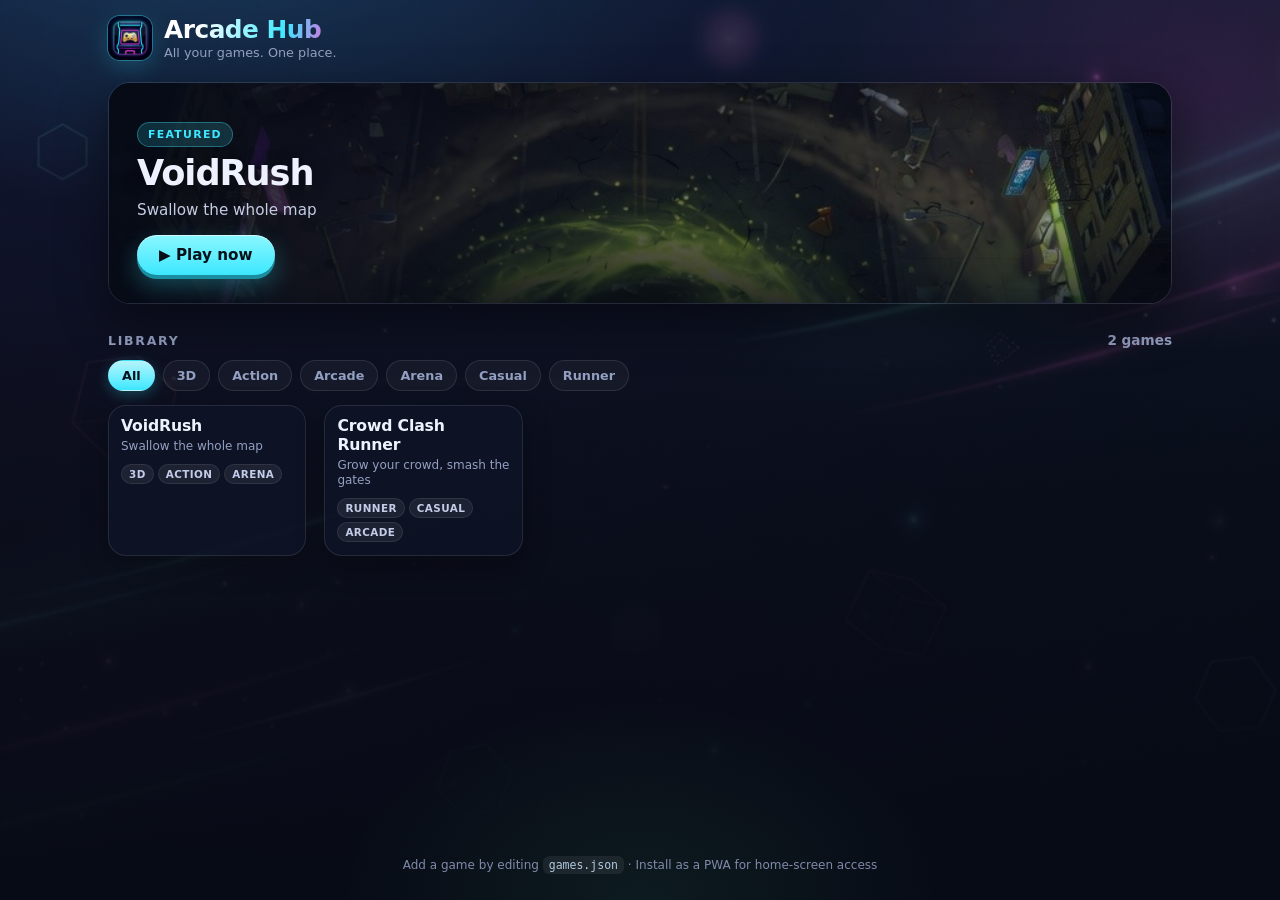
==== index.html @ 17f7bc6a "Initial Arcade Hub launcher PWA home screen that links out to GitHub Pages games (VoidRush, Crowd Cl" ====
<!doctype html>
<html lang="en">
<head>
  <meta charset="utf-8" />
  <meta name="viewport" content="width=device-width, initial-scale=1, viewport-fit=cover" />
  <meta name="theme-color" content="#070b16" />
  <meta name="mobile-web-app-capable" content="yes" />
  <meta name="apple-mobile-web-app-capable" content="yes" />
  <meta name="apple-mobile-web-app-status-bar-style" content="black-translucent" />
  <meta name="apple-mobile-web-app-title" content="Arcade Hub" />
  <meta name="description" content="Launch all of your games from one installable arcade home screen." />
  <title>Arcade Hub</title>
  <link rel="manifest" href="manifest.webmanifest" />
  <link rel="icon" href="icons/icon-192.png" />
  <link rel="apple-touch-icon" href="apple-touch-icon.png" />
  <link rel="stylesheet" href="css/style.css" />
</head>
<body>
  <div id="bg" aria-hidden="true"></div>
  <div id="bgGlow" aria-hidden="true"></div>

  <div id="app">
    <header id="topbar">
      <div class="brand">
        <img class="brand-icon" src="icons/icon-192.png" alt="" width="40" height="40" />
        <div class="brand-text">
          <h1>Arcade Hub</h1>
          <p id="tagline">All your games. One place.</p>
        </div>
      </div>
      <div class="top-actions">
        <button id="installBtn" class="ghost-btn hidden" type="button" title="Install app">
          <span class="ico">⬇</span> Install
        </button>
      </div>
    </header>

    <main id="main">
      <section id="featured" class="hidden" aria-label="Featured game"></section>

      <section class="section" aria-labelledby="libraryHeading">
        <div class="section-head">
          <h2 id="libraryHeading">Library</h2>
          <span id="gameCount" class="muted"></span>
        </div>
        <div id="filterBar" class="filter-bar" role="tablist" aria-label="Filter games"></div>
        <div id="gameGrid" class="game-grid" role="list"></div>
        <p id="emptyState" class="empty hidden">No games match this filter.</p>
      </section>

      <section id="recentSection" class="section hidden" aria-labelledby="recentHeading">
        <div class="section-head">
          <h2 id="recentHeading">Recently played</h2>
        </div>
        <div id="recentRow" class="recent-row"></div>
      </section>
    </main>

    <footer id="footer">
      <p>Add a game by editing <code>games.json</code> · Install as a PWA for home-screen access</p>
    </footer>
  </div>

  <!-- Detail / play sheet -->
  <div id="sheet" class="sheet hidden" role="dialog" aria-modal="true" aria-labelledby="sheetTitle">
    <button id="sheetBackdrop" class="sheet-backdrop" type="button" aria-label="Close"></button>
    <div class="sheet-panel">
      <button id="sheetClose" class="sheet-close" type="button" aria-label="Close">✕</button>
      <div id="sheetCover" class="sheet-cover"></div>
      <div class="sheet-body">
        <div id="sheetTags" class="tags"></div>
        <h2 id="sheetTitle"></h2>
        <p id="sheetSub" class="sheet-sub"></p>
        <p id="sheetDesc" class="sheet-desc"></p>
        <button id="playBtn" class="play-btn" type="button">▶  Play</button>
        <a id="openNewTab" class="text-link" href="#" target="_blank" rel="noopener">Open in new tab</a>
      </div>
    </div>
  </div>

  <div id="toast" class="toast hidden" role="status" aria-live="polite"></div>

  <script src="js/app.js"></script>
</body>
</html>
---- css/style.css ----
/* Arcade Hub — premium dark neon launcher */

:root {
  --bg: #070b16;
  --bg-elev: rgba(14, 20, 38, 0.82);
  --panel: rgba(18, 26, 48, 0.92);
  --line: rgba(255, 255, 255, 0.1);
  --line-strong: rgba(255, 255, 255, 0.18);
  --text: #eef2ff;
  --muted: #94a0c2;
  --cyan: #3de7ff;
  --magenta: #ff4fd8;
  --gold: #ffd56a;
  --green: #58d68d;
  --radius: 18px;
  --radius-sm: 12px;
  --shadow: 0 18px 50px rgba(0, 0, 0, 0.45);
  --safe-top: env(safe-area-inset-top, 0px);
  --safe-bot: env(safe-area-inset-bottom, 0px);
  --safe-left: env(safe-area-inset-left, 0px);
  --safe-right: env(safe-area-inset-right, 0px);
  --font: "Segoe UI", system-ui, -apple-system, Roboto, Ubuntu, Cantarell, sans-serif;
}

*, *::before, *::after { box-sizing: border-box; }

html, body {
  margin: 0;
  min-height: 100%;
  background: var(--bg);
  color: var(--text);
  font-family: var(--font);
  -webkit-font-smoothing: antialiased;
  -webkit-tap-highlight-color: transparent;
}

body {
  min-height: 100dvh;
  overflow-x: hidden;
}

button, a { font-family: inherit; }

.hidden { display: none !important; }

/* ---------- ambient background ---------- */
#bg {
  position: fixed;
  inset: 0;
  background:
    linear-gradient(180deg, rgba(7, 11, 22, 0.55) 0%, rgba(7, 11, 22, 0.88) 55%, #070b16 100%),
    url("../art/bg.jpg") center / cover no-repeat;
  z-index: 0;
  pointer-events: none;
}

#bgGlow {
  position: fixed;
  inset: 0;
  background:
    radial-gradient(900px 500px at 15% -10%, rgba(61, 231, 255, 0.16), transparent 60%),
    radial-gradient(700px 480px at 95% 10%, rgba(255, 79, 216, 0.12), transparent 55%),
    radial-gradient(600px 400px at 50% 100%, rgba(88, 214, 141, 0.08), transparent 50%);
  z-index: 0;
  pointer-events: none;
  animation: glowPulse 8s ease-in-out infinite alternate;
}

@keyframes glowPulse {
  from { opacity: 0.75; }
  to { opacity: 1; }
}

#app {
  position: relative;
  z-index: 1;
  max-width: 1100px;
  margin: 0 auto;
  min-height: 100dvh;
  padding:
    calc(16px + var(--safe-top))
    calc(18px + var(--safe-right))
    calc(28px + var(--safe-bot))
    calc(18px + var(--safe-left));
  display: flex;
  flex-direction: column;
  gap: 22px;
}

/* ---------- top bar ---------- */
#topbar {
  display: flex;
  align-items: center;
  justify-content: space-between;
  gap: 12px;
}

.brand {
  display: flex;
  align-items: center;
  gap: 12px;
  min-width: 0;
}

.brand-icon {
  width: 44px;
  height: 44px;
  border-radius: 12px;
  box-shadow:
    0 0 0 1px rgba(61, 231, 255, 0.35),
    0 8px 24px rgba(61, 231, 255, 0.2);
  flex-shrink: 0;
}

.brand-text h1 {
  margin: 0;
  font-size: clamp(1.25rem, 3.5vw, 1.55rem);
  font-weight: 800;
  letter-spacing: -0.02em;
  line-height: 1.1;
  background: linear-gradient(100deg, #fff 20%, var(--cyan) 70%, var(--magenta));
  -webkit-background-clip: text;
  background-clip: text;
  color: transparent;
}

.brand-text p {
  margin: 2px 0 0;
  font-size: 0.8rem;
  color: var(--muted);
  white-space: nowrap;
  overflow: hidden;
  text-overflow: ellipsis;
}

.ghost-btn {
  border: 1px solid var(--line-strong);
  background: rgba(255, 255, 255, 0.06);
  color: var(--text);
  border-radius: 999px;
  padding: 9px 14px;
  font-size: 0.85rem;
  font-weight: 700;
  cursor: pointer;
  display: inline-flex;
  align-items: center;
  gap: 6px;
  transition: background 0.15s, border-color 0.15s, transform 0.1s;
  white-space: nowrap;
}

.ghost-btn:hover {
  background: rgba(61, 231, 255, 0.12);
  border-color: rgba(61, 231, 255, 0.45);
}

.ghost-btn:active { transform: scale(0.97); }
.ghost-btn .ico { font-size: 0.95rem; }

/* ---------- sections ---------- */
#main {
  display: flex;
  flex-direction: column;
  gap: 28px;
  flex: 1;
}

.section-head {
  display: flex;
  align-items: baseline;
  justify-content: space-between;
  gap: 10px;
  margin-bottom: 12px;
}

.section-head h2 {
  margin: 0;
  font-size: 0.78rem;
  font-weight: 800;
  letter-spacing: 0.14em;
  text-transform: uppercase;
  color: var(--muted);
}

.muted { color: var(--muted); font-size: 0.85rem; font-weight: 600; }

/* ---------- featured ---------- */
#featured {
  position: relative;
  border-radius: calc(var(--radius) + 4px);
  overflow: hidden;
  min-height: 220px;
  box-shadow: var(--shadow);
  border: 1px solid var(--line);
  cursor: pointer;
  isolation: isolate;
  transition: transform 0.18s ease, box-shadow 0.18s ease;
}

#featured:hover {
  transform: translateY(-2px);
  box-shadow: 0 22px 55px rgba(0, 0, 0, 0.5);
}

#featured:focus-visible {
  outline: 2px solid var(--cyan);
  outline-offset: 3px;
}

.featured-bg {
  position: absolute;
  inset: 0;
  background-size: cover;
  background-position: center 30%;
  transform: scale(1.02);
  transition: transform 0.45s ease;
  z-index: 0;
}

#featured:hover .featured-bg { transform: scale(1.06); }

.featured-shade {
  position: absolute;
  inset: 0;
  background:
    linear-gradient(100deg, rgba(7, 11, 22, 0.92) 0%, rgba(7, 11, 22, 0.55) 48%, rgba(7, 11, 22, 0.2) 100%),
    linear-gradient(0deg, rgba(7, 11, 22, 0.75) 0%, transparent 50%);
  z-index: 1;
}

.featured-content {
  position: relative;
  z-index: 2;
  padding: clamp(18px, 4vw, 28px);
  min-height: 220px;
  display: flex;
  flex-direction: column;
  justify-content: flex-end;
  gap: 8px;
  max-width: 520px;
}

.badge {
  display: inline-flex;
  align-self: flex-start;
  font-size: 0.68rem;
  font-weight: 800;
  letter-spacing: 0.12em;
  text-transform: uppercase;
  padding: 5px 10px;
  border-radius: 999px;
  background: rgba(61, 231, 255, 0.16);
  border: 1px solid rgba(61, 231, 255, 0.35);
  color: var(--cyan);
}

.featured-content h3 {
  margin: 0;
  font-size: clamp(1.6rem, 5vw, 2.2rem);
  font-weight: 900;
  letter-spacing: -0.03em;
  line-height: 1.05;
  text-shadow: 0 2px 16px rgba(0, 0, 0, 0.5);
}

.featured-content p {
  margin: 0;
  color: #d5dcf5;
  font-size: 0.95rem;
  line-height: 1.4;
  opacity: 0.92;
  max-width: 38ch;
}

.featured-cta {
  margin-top: 6px;
  align-self: flex-start;
  border: none;
  border-radius: 999px;
  padding: 11px 22px;
  font-size: 0.95rem;
  font-weight: 800;
  cursor: pointer;
  color: #061018;
  background: linear-gradient(180deg, #8af7ff, var(--cyan));
  box-shadow:
    0 4px 0 #1a8ea0,
    0 10px 24px rgba(61, 231, 255, 0.3),
    inset 0 1px 0 rgba(255, 255, 255, 0.55);
  transition: transform 0.1s, filter 0.15s;
}

.featured-cta:hover { filter: brightness(1.06); }
.featured-cta:active {
  transform: translateY(2px);
  box-shadow:
    0 2px 0 #1a8ea0,
    0 6px 16px rgba(61, 231, 255, 0.25),
    inset 0 1px 0 rgba(255, 255, 255, 0.55);
}

/* ---------- filters ---------- */
.filter-bar {
  display: flex;
  flex-wrap: wrap;
  gap: 8px;
  margin-bottom: 14px;
}

.filter-chip {
  border: 1px solid var(--line);
  background: rgba(255, 255, 255, 0.04);
  color: var(--muted);
  border-radius: 999px;
  padding: 7px 13px;
  font-size: 0.8rem;
  font-weight: 700;
  cursor: pointer;
  transition: all 0.15s;
}

.filter-chip:hover {
  color: var(--text);
  border-color: var(--line-strong);
  background: rgba(255, 255, 255, 0.08);
}

.filter-chip.active {
  color: #061018;
  background: linear-gradient(180deg, #b8f7ff, var(--cyan));
  border-color: transparent;
  box-shadow: 0 4px 14px rgba(61, 231, 255, 0.25);
}

/* ---------- game grid ---------- */
.game-grid {
  display: grid;
  grid-template-columns: repeat(auto-fill, minmax(150px, 1fr));
  gap: 14px;
}

@media (min-width: 640px) {
  .game-grid {
    grid-template-columns: repeat(auto-fill, minmax(180px, 1fr));
    gap: 18px;
  }
}

.game-card {
  position: relative;
  border: 1px solid var(--line);
  border-radius: var(--radius);
  background: var(--bg-elev);
  overflow: hidden;
  cursor: pointer;
  text-align: left;
  padding: 0;
  color: inherit;
  display: flex;
  flex-direction: column;
  box-shadow: 0 10px 28px rgba(0, 0, 0, 0.28);
  transition: transform 0.16s ease, border-color 0.16s, box-shadow 0.16s;
  animation: cardIn 0.45s ease both;
}

.game-card:hover {
  transform: translateY(-4px) scale(1.015);
  border-color: color-mix(in srgb, var(--card-accent, var(--cyan)) 55%, transparent);
  box-shadow:
    0 16px 36px rgba(0, 0, 0, 0.4),
    0 0 0 1px color-mix(in srgb, var(--card-accent, var(--cyan)) 35%, transparent);
}

.game-card:active { transform: translateY(-1px) scale(1.0); }

.game-card:focus-visible {
  outline: 2px solid var(--cyan);
  outline-offset: 3px;
}

@keyframes cardIn {
  from { opacity: 0; transform: translateY(12px); }
  to { opacity: 1; transform: none; }
}

.card-cover {
  aspect-ratio: 3 / 4;
  background: #12182a center / cover no-repeat;
  position: relative;
}

.card-cover::after {
  content: "";
  position: absolute;
  inset: auto 0 0;
  height: 45%;
  background: linear-gradient(to top, rgba(7, 11, 22, 0.85), transparent);
}

.card-play {
  position: absolute;
  right: 10px;
  bottom: 10px;
  width: 38px;
  height: 38px;
  border-radius: 50%;
  border: none;
  background: color-mix(in srgb, var(--card-accent, var(--cyan)) 90%, #fff);
  color: #061018;
  font-size: 0.85rem;
  font-weight: 900;
  display: grid;
  place-items: center;
  box-shadow: 0 6px 16px rgba(0, 0, 0, 0.35);
  opacity: 0;
  transform: scale(0.85);
  transition: opacity 0.15s, transform 0.15s;
  pointer-events: none;
  z-index: 2;
}

.game-card:hover .card-play,
.game-card:focus-visible .card-play {
  opacity: 1;
  transform: scale(1);
}

.card-meta {
  padding: 11px 12px 13px;
  display: flex;
  flex-direction: column;
  gap: 3px;
}

.card-meta h3 {
  margin: 0;
  font-size: 0.98rem;
  font-weight: 800;
  letter-spacing: -0.01em;
  line-height: 1.2;
}

.card-meta p {
  margin: 0;
  font-size: 0.75rem;
  color: var(--muted);
  line-height: 1.3;
  display: -webkit-box;
  -webkit-line-clamp: 2;
  -webkit-box-orient: vertical;
  overflow: hidden;
}

.card-tags {
  display: flex;
  flex-wrap: wrap;
  gap: 4px;
  margin-top: 6px;
}

.tag {
  font-size: 0.65rem;
  font-weight: 700;
  letter-spacing: 0.04em;
  text-transform: uppercase;
  padding: 3px 7px;
  border-radius: 999px;
  background: rgba(255, 255, 255, 0.07);
  color: #c3cce8;
  border: 1px solid rgba(255, 255, 255, 0.08);
}

.empty {
  text-align: center;
  color: var(--muted);
  padding: 28px 12px;
}

/* ---------- recently played ---------- */
.recent-row {
  display: flex;
  gap: 10px;
  overflow-x: auto;
  padding-bottom: 4px;
  scrollbar-width: thin;
}

.recent-chip {
  flex: 0 0 auto;
  display: flex;
  align-items: center;
  gap: 10px;
  padding: 8px 14px 8px 8px;
  border-radius: 999px;
  border: 1px solid var(--line);
  background: rgba(255, 255, 255, 0.05);
  color: inherit;
  cursor: pointer;
  font-weight: 700;
  font-size: 0.88rem;
  transition: background 0.15s, border-color 0.15s;
}

.recent-chip:hover {
  background: rgba(61, 231, 255, 0.1);
  border-color: rgba(61, 231, 255, 0.35);
}

.recent-thumb {
  width: 34px;
  height: 34px;
  border-radius: 50%;
  background: #1a2238 center / cover no-repeat;
  flex-shrink: 0;
}

/* ---------- footer ---------- */
#footer {
  margin-top: auto;
  padding-top: 8px;
  text-align: center;
}

#footer p {
  margin: 0;
  font-size: 0.75rem;
  color: var(--muted);
  opacity: 0.85;
}

#footer code {
  font-size: 0.72rem;
  background: rgba(255, 255, 255, 0.08);
  padding: 2px 6px;
  border-radius: 6px;
  color: #cfe8ff;
}

/* ---------- detail sheet ---------- */
.sheet {
  position: fixed;
  inset: 0;
  z-index: 50;
  display: grid;
  place-items: end center;
}

.sheet-backdrop {
  position: absolute;
  inset: 0;
  border: none;
  background: rgba(3, 6, 14, 0.62);
  backdrop-filter: blur(6px);
  -webkit-backdrop-filter: blur(6px);
  cursor: pointer;
  padding: 0;
}

.sheet-panel {
  position: relative;
  z-index: 1;
  width: min(480px, 100%);
  max-height: min(92dvh, 820px);
  background: var(--panel);
  border: 1px solid var(--line-strong);
  border-radius: 24px 24px 0 0;
  box-shadow: 0 -20px 60px rgba(0, 0, 0, 0.5);
  overflow: auto;
  animation: sheetUp 0.28s cubic-bezier(0.2, 0.9, 0.2, 1);
  padding-bottom: var(--safe-bot);
}

@media (min-width: 560px) {
  .sheet { place-items: center; }
  .sheet-panel {
    border-radius: 22px;
    max-height: min(88dvh, 760px);
  }
}

@keyframes sheetUp {
  from { transform: translateY(28px); opacity: 0; }
  to { transform: none; opacity: 1; }
}

.sheet-close {
  position: absolute;
  top: 12px;
  right: 12px;
  z-index: 3;
  width: 36px;
  height: 36px;
  border-radius: 50%;
  border: 1px solid var(--line-strong);
  background: rgba(7, 11, 22, 0.7);
  color: #fff;
  font-size: 1rem;
  cursor: pointer;
  display: grid;
  place-items: center;
}

.sheet-close:hover { background: rgba(255, 255, 255, 0.12); }

.sheet-cover {
  height: 220px;
  background: #10182c center / cover no-repeat;
  position: relative;
}

.sheet-cover::after {
  content: "";
  position: absolute;
  inset: auto 0 0;
  height: 50%;
  background: linear-gradient(to top, var(--panel), transparent);
}

.sheet-body {
  padding: 4px 22px 26px;
  display: flex;
  flex-direction: column;
  gap: 8px;
}

.sheet-body .tags {
  display: flex;
  flex-wrap: wrap;
  gap: 6px;
}

.sheet-body h2 {
  margin: 2px 0 0;
  font-size: 1.65rem;
  font-weight: 900;
  letter-spacing: -0.02em;
  line-height: 1.1;
}

.sheet-sub {
  margin: 0;
  color: var(--cyan);
  font-weight: 700;
  font-size: 0.95rem;
}

.sheet-desc {
  margin: 4px 0 8px;
  color: #c7d0ea;
  line-height: 1.5;
  font-size: 0.95rem;
}

.play-btn {
  border: none;
  border-radius: 999px;
  padding: 14px 20px;
  font-size: 1.1rem;
  font-weight: 900;
  cursor: pointer;
  color: #061018;
  background: linear-gradient(180deg, #9cf75a, #3fce4e);
  box-shadow:
    0 5px 0 #2b8f3a,
    0 12px 28px rgba(0, 0, 0, 0.35),
    inset 0 2px 0 rgba(255, 255, 255, 0.45);
  transition: transform 0.1s, filter 0.15s;
  margin-top: 4px;
}

.play-btn:hover { filter: brightness(1.05); }
.play-btn:active {
  transform: translateY(3px);
  box-shadow:
    0 2px 0 #2b8f3a,
    0 8px 18px rgba(0, 0, 0, 0.3),
    inset 0 2px 0 rgba(255, 255, 255, 0.45);
}

.text-link {
  align-self: center;
  margin-top: 6px;
  color: var(--muted);
  font-size: 0.85rem;
  font-weight: 600;
  text-decoration: none;
}

.text-link:hover { color: var(--cyan); }

/* accent override for play button when set from JS */
.play-btn[data-accent] {
  background: linear-gradient(180deg, color-mix(in srgb, var(--btn-accent) 55%, #fff), var(--btn-accent));
  box-shadow:
    0 5px 0 color-mix(in srgb, var(--btn-accent) 70%, #000),
    0 12px 28px rgba(0, 0, 0, 0.35),
    inset 0 2px 0 rgba(255, 255, 255, 0.45);
}

/* ---------- toast ---------- */
.toast {
  position: fixed;
  left: 50%;
  bottom: calc(24px + var(--safe-bot));
  transform: translateX(-50%);
  z-index: 80;
  background: rgba(12, 18, 34, 0.94);
  border: 1px solid var(--line-strong);
  color: var(--text);
  padding: 11px 18px;
  border-radius: 999px;
  font-size: 0.9rem;
  font-weight: 700;
  box-shadow: 0 10px 30px rgba(0, 0, 0, 0.4);
  animation: toastIn 0.25s ease;
  max-width: min(90vw, 360px);
  text-align: center;
}

@keyframes toastIn {
  from { opacity: 0; transform: translate(-50%, 10px); }
  to { opacity: 1; transform: translate(-50%, 0); }
}

/* ---------- reduced motion ---------- */
@media (prefers-reduced-motion: reduce) {
  *, *::before, *::after {
    animation-duration: 0.01ms !important;
    animation-iteration-count: 1 !important;
    transition-duration: 0.01ms !important;
  }
}
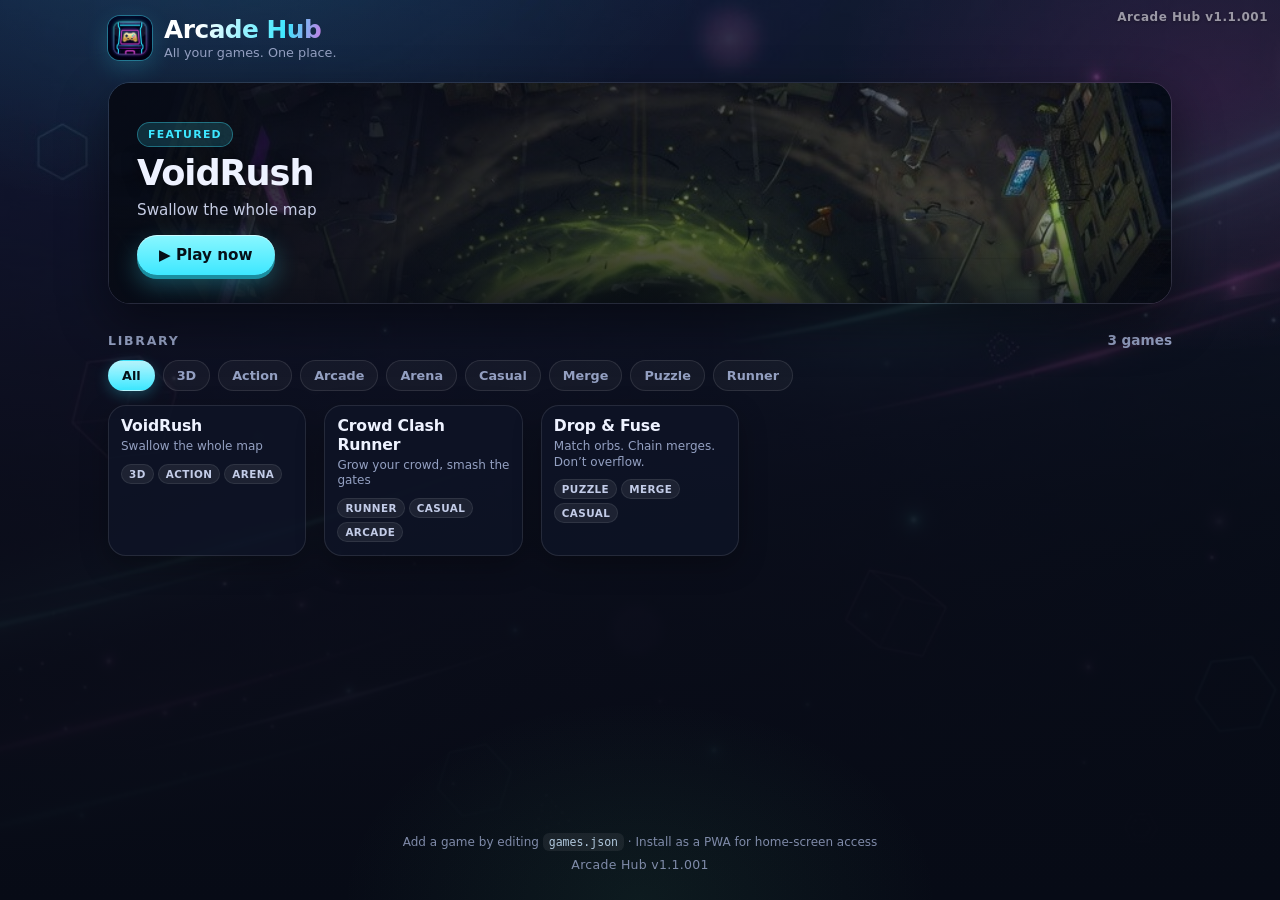
==== commit 33fa2a1c: "Add hub versioning like VoidRush Introduce js/config.js with HUB_VERSION, show it in the UI, sync th" ====
--- a/index.html
+++ b/index.html
@@ -18,6 +18,7 @@
 <body>
   <div id="bg" aria-hidden="true"></div>
   <div id="bgGlow" aria-hidden="true"></div>
+  <div id="versionTag"></div>
 
   <div id="app">
     <header id="topbar">
@@ -58,6 +59,7 @@
 
     <footer id="footer">
       <p>Add a game by editing <code>games.json</code> · Install as a PWA for home-screen access</p>
+      <p id="versionLine" class="version-line"></p>
     </footer>
   </div>
 
@@ -80,6 +82,7 @@
 
   <div id="toast" class="toast hidden" role="status" aria-live="polite"></div>
 
+  <script src="js/config.js"></script>
   <script src="js/app.js"></script>
 </body>
 </html>
--- a/css/style.css
+++ b/css/style.css
@@ -43,6 +43,27 @@
 
 .hidden { display: none !important; }
 
+#versionTag {
+  position: fixed;
+  top: max(10px, env(safe-area-inset-top, 0px));
+  right: max(12px, env(safe-area-inset-right, 0px));
+  z-index: 20;
+  font-size: 12px;
+  font-weight: 600;
+  color: #fff;
+  opacity: 0.55;
+  text-shadow: 0 1px 3px rgba(0, 0, 0, 0.65);
+  pointer-events: none;
+  letter-spacing: 0.5px;
+}
+
+.version-line {
+  margin: 8px 0 0 !important;
+  font-size: 0.78rem !important;
+  letter-spacing: 0.3px;
+  opacity: 0.75;
+}
+
 /* ---------- ambient background ---------- */
 #bg {
   position: fixed;
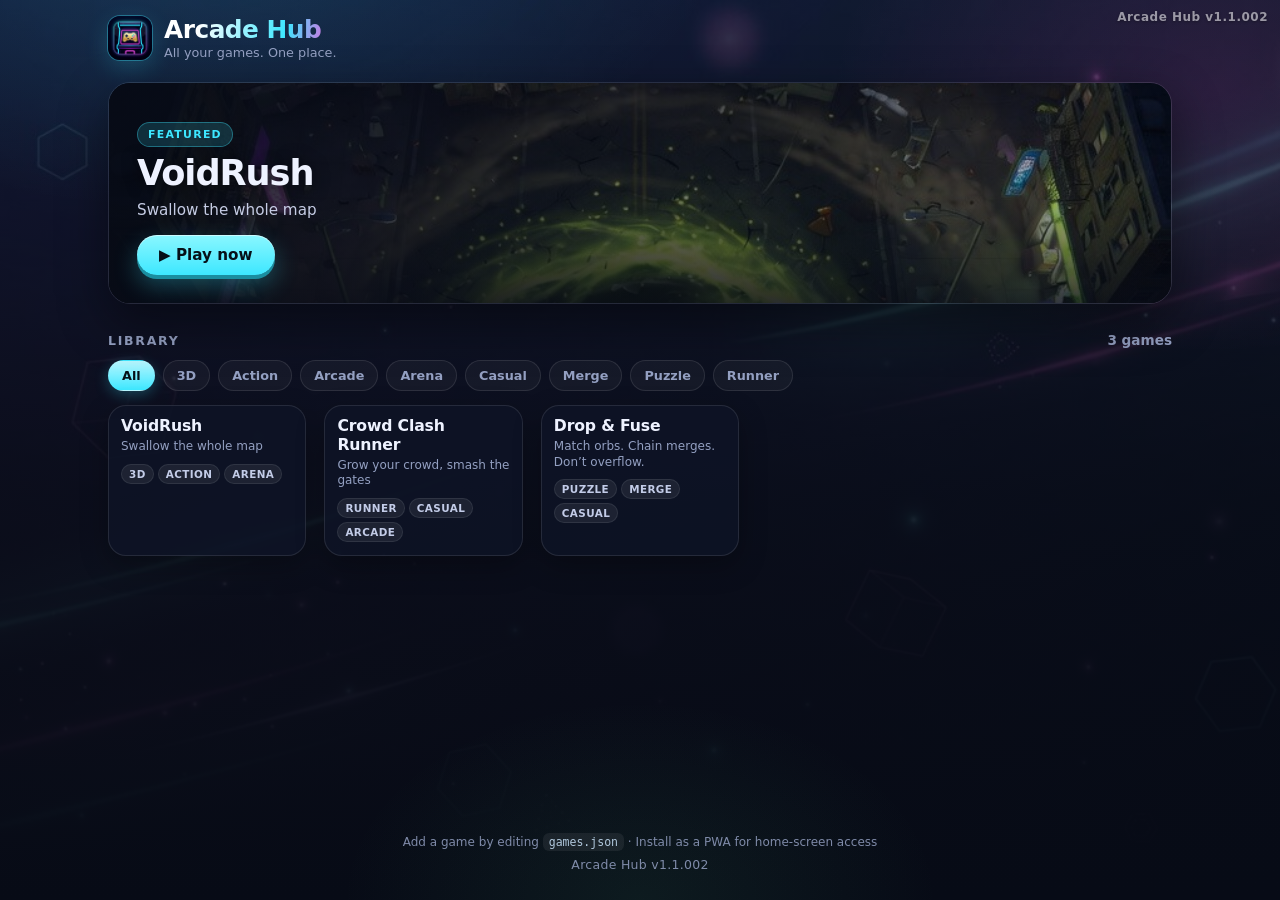
==== commit 5769c684: "Add catalog module and full test suite Extract pure catalog helpers for filtering, recent plays, HTM" ====
--- a/index.html
+++ b/index.html
@@ -83,6 +83,7 @@
   <div id="toast" class="toast hidden" role="status" aria-live="polite"></div>
 
   <script src="js/config.js"></script>
+  <script src="js/catalog.js"></script>
   <script src="js/app.js"></script>
 </body>
 </html>
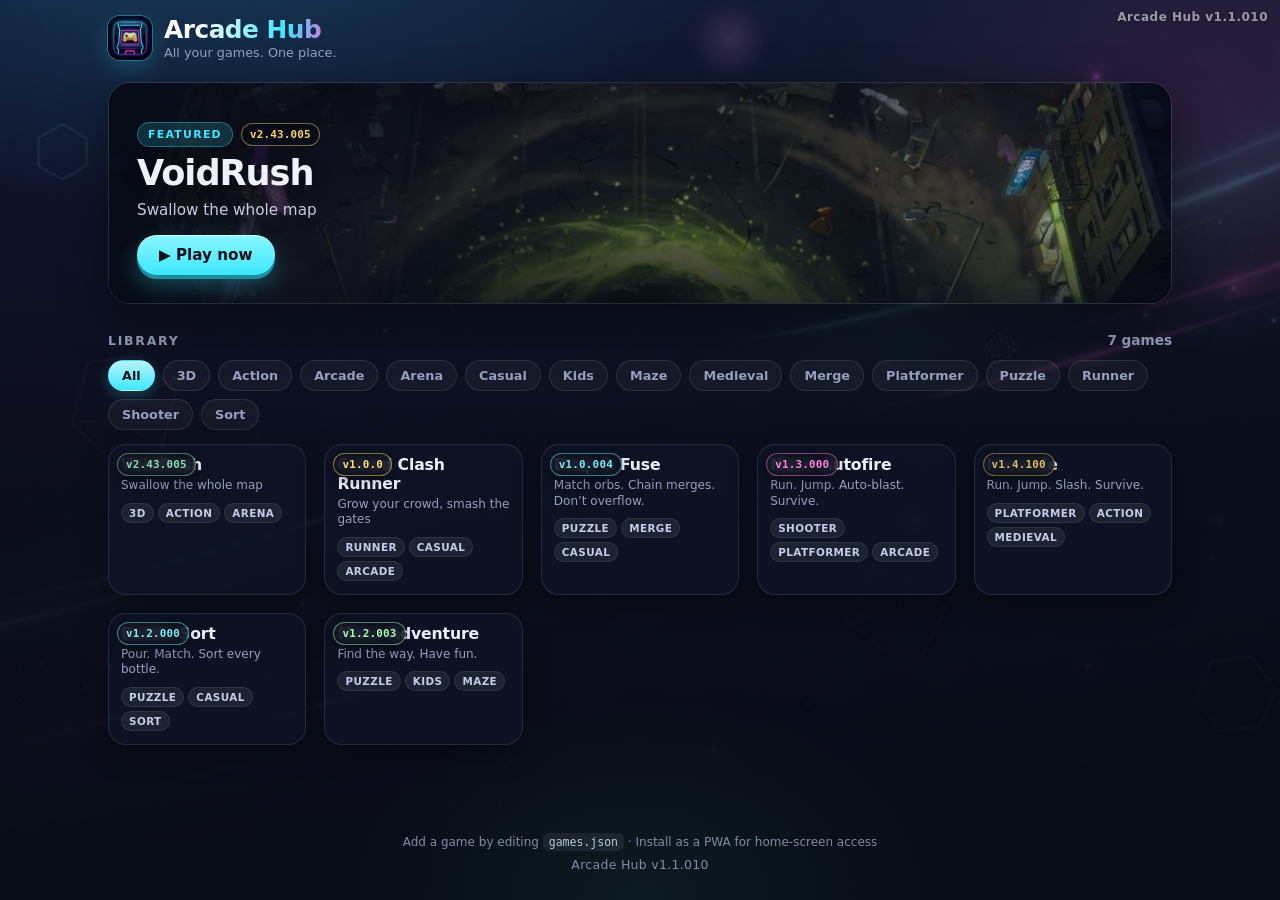
==== commit 9091b771: "Show each game version on library cards. Catalog entries include version badges (Maze Adventure v1.2" ====
--- a/index.html
+++ b/index.html
@@ -73,6 +73,7 @@
         <div id="sheetTags" class="tags"></div>
         <h2 id="sheetTitle"></h2>
         <p id="sheetSub" class="sheet-sub"></p>
+        <p id="sheetVersion" class="sheet-version game-version hidden" title="Game version"></p>
         <p id="sheetDesc" class="sheet-desc"></p>
         <button id="playBtn" class="play-btn" type="button">▶  Play</button>
         <a id="openNewTab" class="text-link" href="#" target="_blank" rel="noopener">Open in new tab</a>
--- a/css/style.css
+++ b/css/style.css
@@ -261,6 +261,14 @@
   max-width: 520px;
 }
 
+.featured-badges {
+  display: flex;
+  flex-wrap: wrap;
+  align-items: center;
+  gap: 8px;
+  align-self: flex-start;
+}
+
 .badge {
   display: inline-flex;
   align-self: flex-start;
@@ -273,6 +281,32 @@
   background: rgba(61, 231, 255, 0.16);
   border: 1px solid rgba(61, 231, 255, 0.35);
   color: var(--cyan);
+}
+
+/* Shared game version pill (cards, featured, sheet) */
+.game-version {
+  display: inline-flex;
+  align-items: center;
+  font-family: ui-monospace, "Cascadia Code", "SF Mono", Menlo, Consolas, monospace;
+  font-size: 0.68rem;
+  font-weight: 700;
+  letter-spacing: 0.02em;
+  padding: 4px 8px;
+  border-radius: 999px;
+  background: rgba(7, 11, 22, 0.72);
+  border: 1px solid rgba(255, 255, 255, 0.18);
+  color: #e8edff;
+  text-shadow: 0 1px 2px rgba(0, 0, 0, 0.45);
+  backdrop-filter: blur(6px);
+  -webkit-backdrop-filter: blur(6px);
+  line-height: 1.2;
+  white-space: nowrap;
+}
+
+.featured-version {
+  background: rgba(7, 11, 22, 0.55);
+  border-color: rgba(255, 213, 106, 0.45);
+  color: var(--gold);
 }
 
 .featured-content h3 {
@@ -416,6 +450,17 @@
   inset: auto 0 0;
   height: 45%;
   background: linear-gradient(to top, rgba(7, 11, 22, 0.85), transparent);
+}
+
+.card-version {
+  position: absolute;
+  top: 8px;
+  left: 8px;
+  z-index: 2;
+  pointer-events: none;
+  box-shadow: 0 4px 12px rgba(0, 0, 0, 0.35);
+  color: color-mix(in srgb, var(--card-accent, var(--cyan)) 70%, #fff);
+  border-color: color-mix(in srgb, var(--card-accent, var(--cyan)) 40%, rgba(255, 255, 255, 0.15));
 }
 
 .card-play {
@@ -658,6 +703,14 @@
   line-height: 1.1;
 }
 
+.sheet-version {
+  margin: 0 0 4px;
+  align-self: flex-start;
+  color: var(--gold);
+  border-color: rgba(255, 213, 106, 0.35);
+  background: rgba(255, 213, 106, 0.1);
+}
+
 .sheet-sub {
   margin: 0;
   color: var(--cyan);
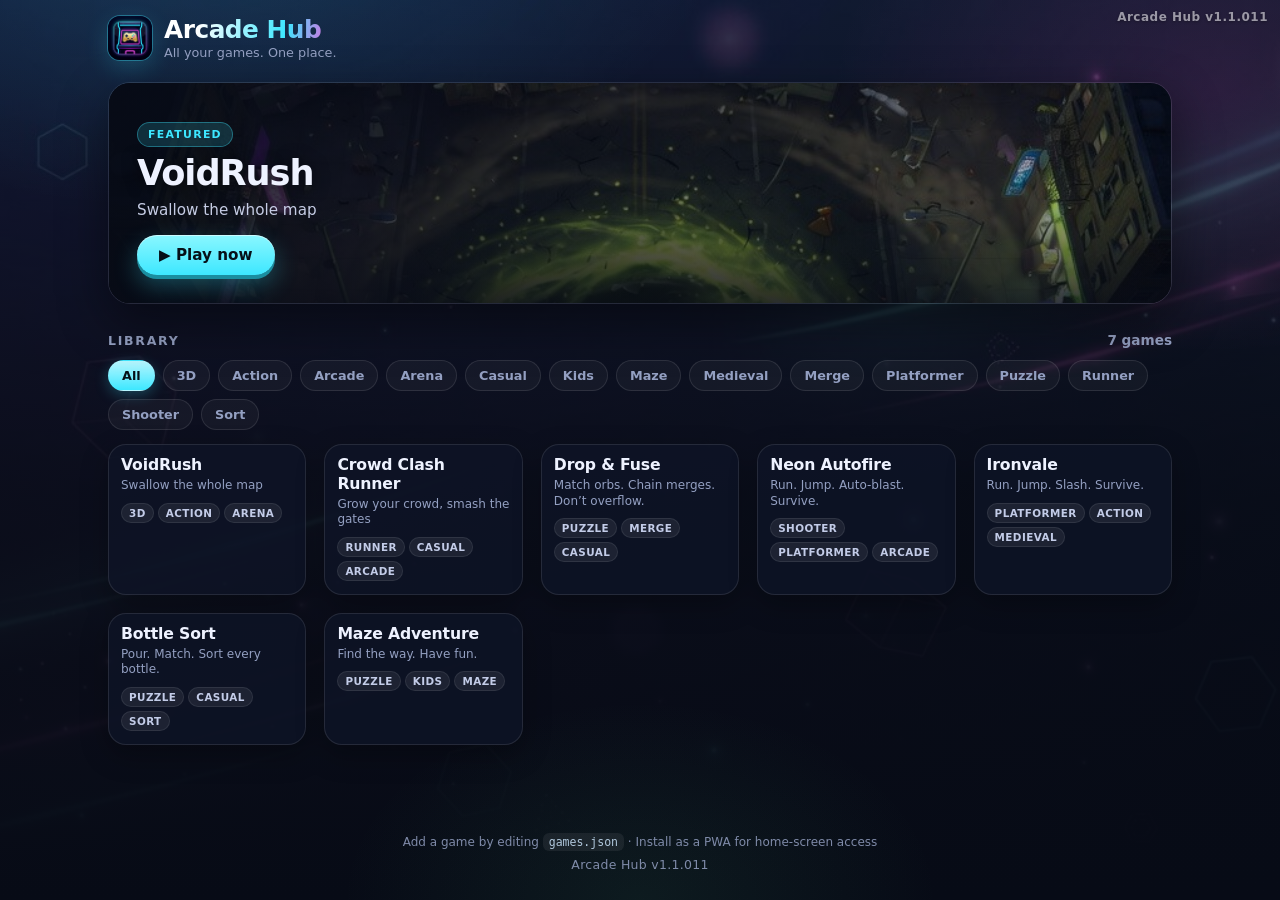
==== commit 438867a8: "Move game version to the detail sheet only. Remove version pills from library cards (they covered co" ====
--- a/index.html
+++ b/index.html
@@ -68,12 +68,13 @@
     <button id="sheetBackdrop" class="sheet-backdrop" type="button" aria-label="Close"></button>
     <div class="sheet-panel">
       <button id="sheetClose" class="sheet-close" type="button" aria-label="Close">✕</button>
-      <div id="sheetCover" class="sheet-cover"></div>
+      <div id="sheetCover" class="sheet-cover">
+        <p id="sheetVersion" class="sheet-version game-version hidden" title="Game version"></p>
+      </div>
       <div class="sheet-body">
         <div id="sheetTags" class="tags"></div>
         <h2 id="sheetTitle"></h2>
         <p id="sheetSub" class="sheet-sub"></p>
-        <p id="sheetVersion" class="sheet-version game-version hidden" title="Game version"></p>
         <p id="sheetDesc" class="sheet-desc"></p>
         <button id="playBtn" class="play-btn" type="button">▶  Play</button>
         <a id="openNewTab" class="text-link" href="#" target="_blank" rel="noopener">Open in new tab</a>
--- a/css/style.css
+++ b/css/style.css
@@ -261,14 +261,6 @@
   max-width: 520px;
 }
 
-.featured-badges {
-  display: flex;
-  flex-wrap: wrap;
-  align-items: center;
-  gap: 8px;
-  align-self: flex-start;
-}
-
 .badge {
   display: inline-flex;
   align-self: flex-start;
@@ -283,30 +275,26 @@
   color: var(--cyan);
 }
 
-/* Shared game version pill (cards, featured, sheet) */
+/* Game version pill — only on the detail sheet (not library cards) */
 .game-version {
   display: inline-flex;
   align-items: center;
+  margin: 0;
   font-family: ui-monospace, "Cascadia Code", "SF Mono", Menlo, Consolas, monospace;
-  font-size: 0.68rem;
+  font-size: 0.78rem;
   font-weight: 700;
   letter-spacing: 0.02em;
-  padding: 4px 8px;
-  border-radius: 999px;
-  background: rgba(7, 11, 22, 0.72);
-  border: 1px solid rgba(255, 255, 255, 0.18);
-  color: #e8edff;
+  padding: 6px 11px;
+  border-radius: 999px;
+  background: rgba(7, 11, 22, 0.78);
+  border: 1px solid rgba(255, 213, 106, 0.45);
+  color: var(--gold);
   text-shadow: 0 1px 2px rgba(0, 0, 0, 0.45);
-  backdrop-filter: blur(6px);
-  -webkit-backdrop-filter: blur(6px);
+  backdrop-filter: blur(8px);
+  -webkit-backdrop-filter: blur(8px);
   line-height: 1.2;
   white-space: nowrap;
-}
-
-.featured-version {
-  background: rgba(7, 11, 22, 0.55);
-  border-color: rgba(255, 213, 106, 0.45);
-  color: var(--gold);
+  box-shadow: 0 4px 14px rgba(0, 0, 0, 0.35);
 }
 
 .featured-content h3 {
@@ -452,16 +440,7 @@
   background: linear-gradient(to top, rgba(7, 11, 22, 0.85), transparent);
 }
 
-.card-version {
-  position: absolute;
-  top: 8px;
-  left: 8px;
-  z-index: 2;
-  pointer-events: none;
-  box-shadow: 0 4px 12px rgba(0, 0, 0, 0.35);
-  color: color-mix(in srgb, var(--card-accent, var(--cyan)) 70%, #fff);
-  border-color: color-mix(in srgb, var(--card-accent, var(--cyan)) 40%, rgba(255, 255, 255, 0.15));
-}
+
 
 .card-play {
   position: absolute;
@@ -680,6 +659,16 @@
   inset: auto 0 0;
   height: 50%;
   background: linear-gradient(to top, var(--panel), transparent);
+  pointer-events: none;
+}
+
+/* Version sits at the top of the detail sheet cover (not on library cards) */
+.sheet-version {
+  position: absolute;
+  top: 12px;
+  left: 12px;
+  z-index: 2;
+  max-width: calc(100% - 64px); /* leave room for close button */
 }
 
 .sheet-body {
@@ -701,14 +690,6 @@
   font-weight: 900;
   letter-spacing: -0.02em;
   line-height: 1.1;
-}
-
-.sheet-version {
-  margin: 0 0 4px;
-  align-self: flex-start;
-  color: var(--gold);
-  border-color: rgba(255, 213, 106, 0.35);
-  background: rgba(255, 213, 106, 0.1);
 }
 
 .sheet-sub {
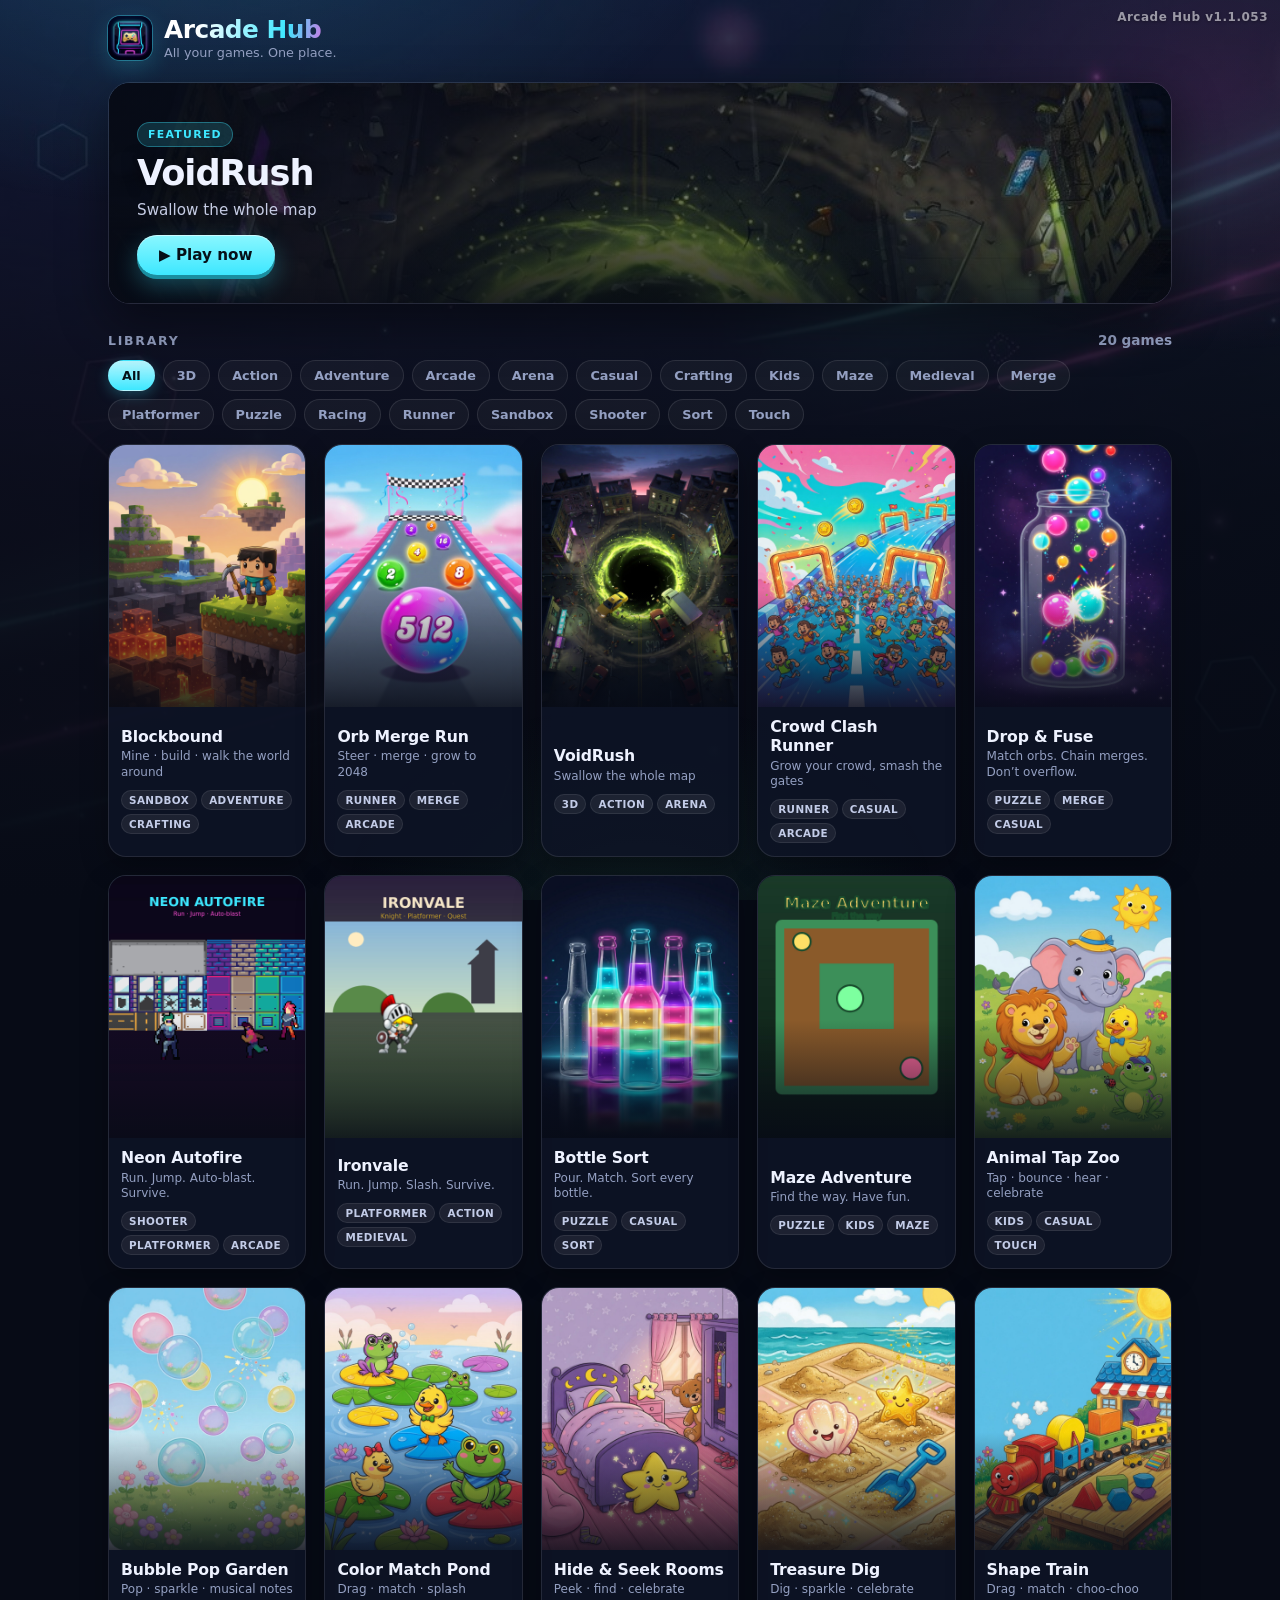
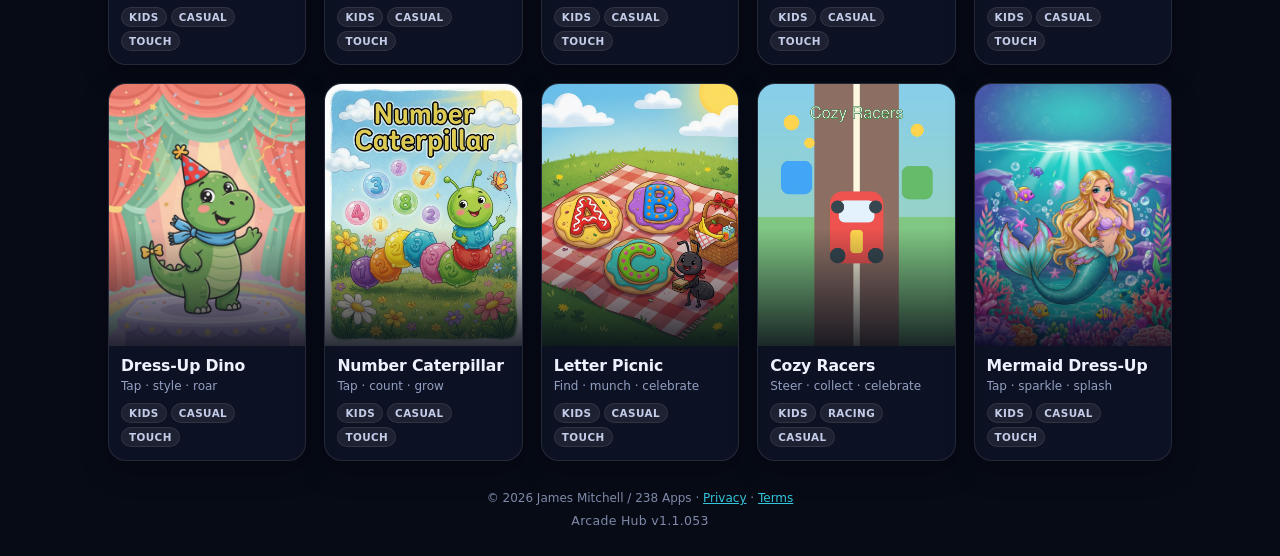
==== commit c7be7730: "Add privacy policy, terms of use and license Co-Authored-By: Claude Opus 5.5 <noreply@anthropic.com>" ====
--- a/index.html
+++ b/index.html
@@ -58,7 +58,7 @@
     </main>
 
     <footer id="footer">
-      <p>Add a game by editing <code>games.json</code> · Install as a PWA for home-screen access</p>
+      <p>© 2026 James Mitchell / 238 Apps · <a href="privacy.html">Privacy</a> · <a href="terms.html">Terms</a></p>
       <p id="versionLine" class="version-line"></p>
     </footer>
   </div>
--- a/css/style.css
+++ b/css/style.css
@@ -41,6 +41,13 @@
 
 button, a { font-family: inherit; }
 
+/* Faster taps on iOS; avoids 300ms double-tap-zoom wait on controls */
+button, a, .game-card, .filter-chip, .recent-chip, .featured-cta, .play-btn, .ghost-btn {
+  touch-action: manipulation;
+  -webkit-user-select: none;
+  user-select: none;
+}
+
 .hidden { display: none !important; }
 
 #versionTag {
@@ -231,11 +238,24 @@
 .featured-bg {
   position: absolute;
   inset: 0;
-  background-size: cover;
-  background-position: center 30%;
+  background-color: #12182a;
   transform: scale(1.02);
   transition: transform 0.45s ease;
   z-index: 0;
+  overflow: hidden;
+}
+
+.featured-bg-img {
+  position: absolute;
+  inset: 0;
+  width: 100%;
+  height: 100%;
+  object-fit: cover;
+  object-position: center 30%;
+  display: block;
+  border: 0;
+  pointer-events: none;
+  -webkit-user-drag: none;
 }
 
 #featured:hover .featured-bg { transform: scale(1.06); }
@@ -247,6 +267,7 @@
     linear-gradient(100deg, rgba(7, 11, 22, 0.92) 0%, rgba(7, 11, 22, 0.55) 48%, rgba(7, 11, 22, 0.2) 100%),
     linear-gradient(0deg, rgba(7, 11, 22, 0.75) 0%, transparent 50%);
   z-index: 1;
+  pointer-events: none;
 }
 
 .featured-content {
@@ -275,7 +296,7 @@
   color: var(--cyan);
 }
 
-/* Game version pill — only on the detail sheet (not library cards) */
+/* Game version pill — detail sheet only (not library cards) */
 .game-version {
   display: inline-flex;
   align-items: center;
@@ -399,11 +420,13 @@
   text-align: left;
   padding: 0;
   color: inherit;
-  display: flex;
-  flex-direction: column;
+  /* CSS grid avoids WebKit flex+aspect-ratio collapse (0-height covers on iPad) */
+  display: grid;
+  grid-template-rows: auto auto;
   box-shadow: 0 10px 28px rgba(0, 0, 0, 0.28);
   transition: transform 0.16s ease, border-color 0.16s, box-shadow 0.16s;
   animation: cardIn 0.45s ease both;
+  -webkit-tap-highlight-color: transparent;
 }
 
 .game-card:hover {
@@ -427,9 +450,27 @@
 }
 
 .card-cover {
-  aspect-ratio: 3 / 4;
-  background: #12182a center / cover no-repeat;
   position: relative;
+  width: 100%;
+  /* Padding-box ratio is bulletproof on iPad WebKit (aspect-ratio inside cards can collapse to 0) */
+  height: 0;
+  padding-bottom: 133.333%; /* 3:4 portrait */
+  background-color: #12182a;
+  overflow: hidden;
+}
+
+.card-cover-img {
+  position: absolute;
+  inset: 0;
+  width: 100%;
+  height: 100%;
+  object-fit: cover;
+  object-position: center;
+  display: block;
+  border: 0;
+  pointer-events: none;
+  -webkit-user-drag: none;
+  z-index: 0;
 }
 
 .card-cover::after {
@@ -438,6 +479,8 @@
   inset: auto 0 0;
   height: 45%;
   background: linear-gradient(to top, rgba(7, 11, 22, 0.85), transparent);
+  pointer-events: none;
+  z-index: 1;
 }
 
 
@@ -555,7 +598,10 @@
   width: 34px;
   height: 34px;
   border-radius: 50%;
-  background: #1a2238 center / cover no-repeat;
+  background-color: #1a2238;
+  background-position: center;
+  background-size: cover;
+  background-repeat: no-repeat;
   flex-shrink: 0;
 }
 
@@ -571,6 +617,10 @@
   font-size: 0.75rem;
   color: var(--muted);
   opacity: 0.85;
+}
+
+#footer a {
+  color: var(--cyan);
 }
 
 #footer code {
@@ -649,8 +699,23 @@
 
 .sheet-cover {
   height: 220px;
-  background: #10182c center / cover no-repeat;
+  background-color: #10182c;
   position: relative;
+  overflow: hidden;
+}
+
+.sheet-cover-img {
+  position: absolute;
+  inset: 0;
+  width: 100%;
+  height: 100%;
+  object-fit: cover;
+  object-position: center;
+  display: block;
+  border: 0;
+  pointer-events: none;
+  -webkit-user-drag: none;
+  z-index: 0;
 }
 
 .sheet-cover::after {
@@ -660,6 +725,7 @@
   height: 50%;
   background: linear-gradient(to top, var(--panel), transparent);
   pointer-events: none;
+  z-index: 1;
 }
 
 /* Version sits at the top of the detail sheet cover (not on library cards) */
@@ -669,6 +735,7 @@
   left: 12px;
   z-index: 2;
   max-width: calc(100% - 64px); /* leave room for close button */
+  pointer-events: none;
 }
 
 .sheet-body {
